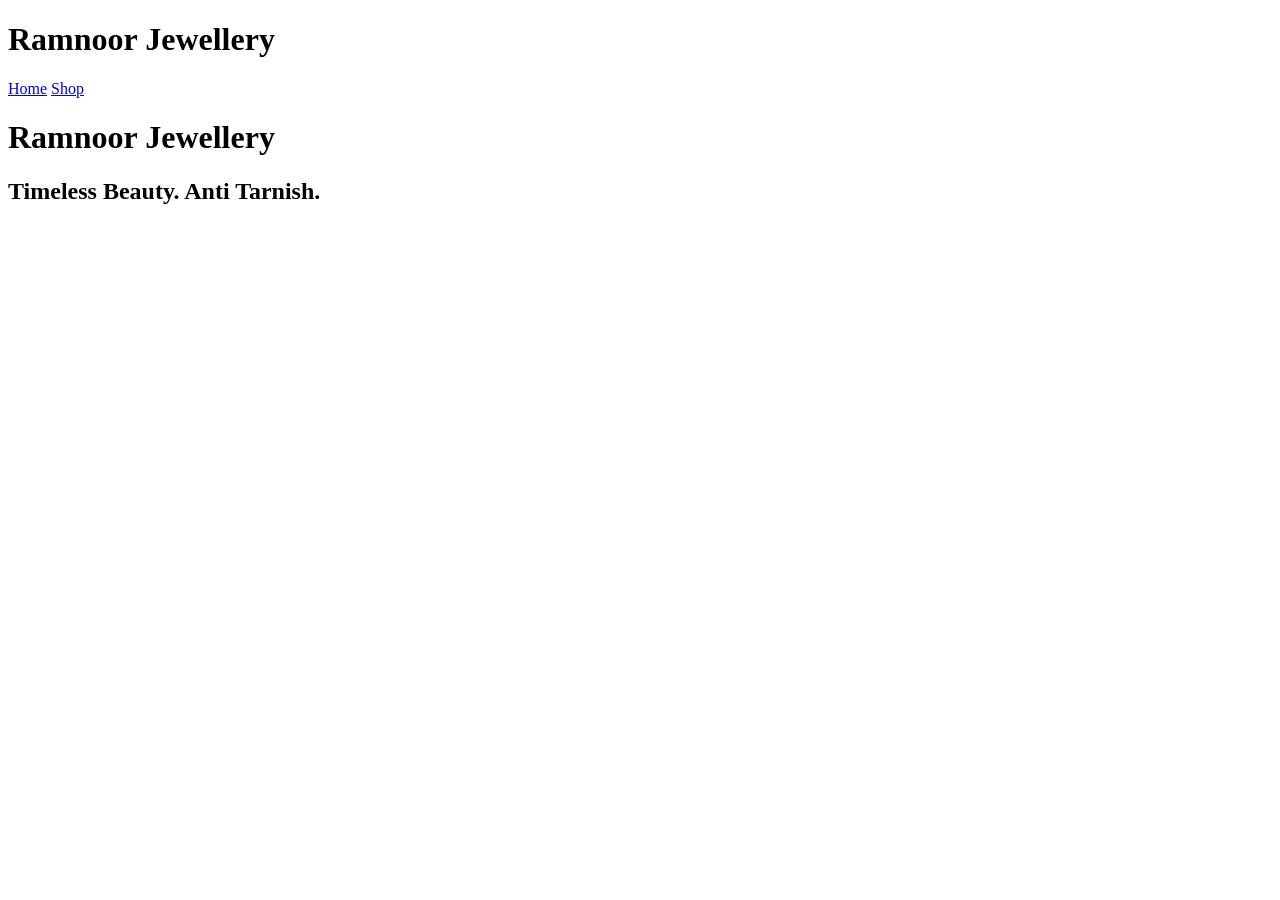
==== index.html @ dbf5e929 "Add files via upload" ====
<!DOCTYPE html>
<html lang="en">
<header>
  <h1>Ramnoor Jewellery</h1>
  <nav>
    <a href="index.html">Home</a>
    <a href="shop.html">Shop</a>
  </nav>
</header>
<body>

  <!-- NAVBAR -->
  <header>
    <h1>Ramnoor Jewellery</h1>
  </header>

  <!-- HERO -->
  <section class="hero">
    <h2>Timeless Beauty. Anti Tarnish.</h2>
  </section>

  <!-- PRODUCTS -->
  <section id="products"></section>

  <script src="js/script.js"></script>
</body>
</html>
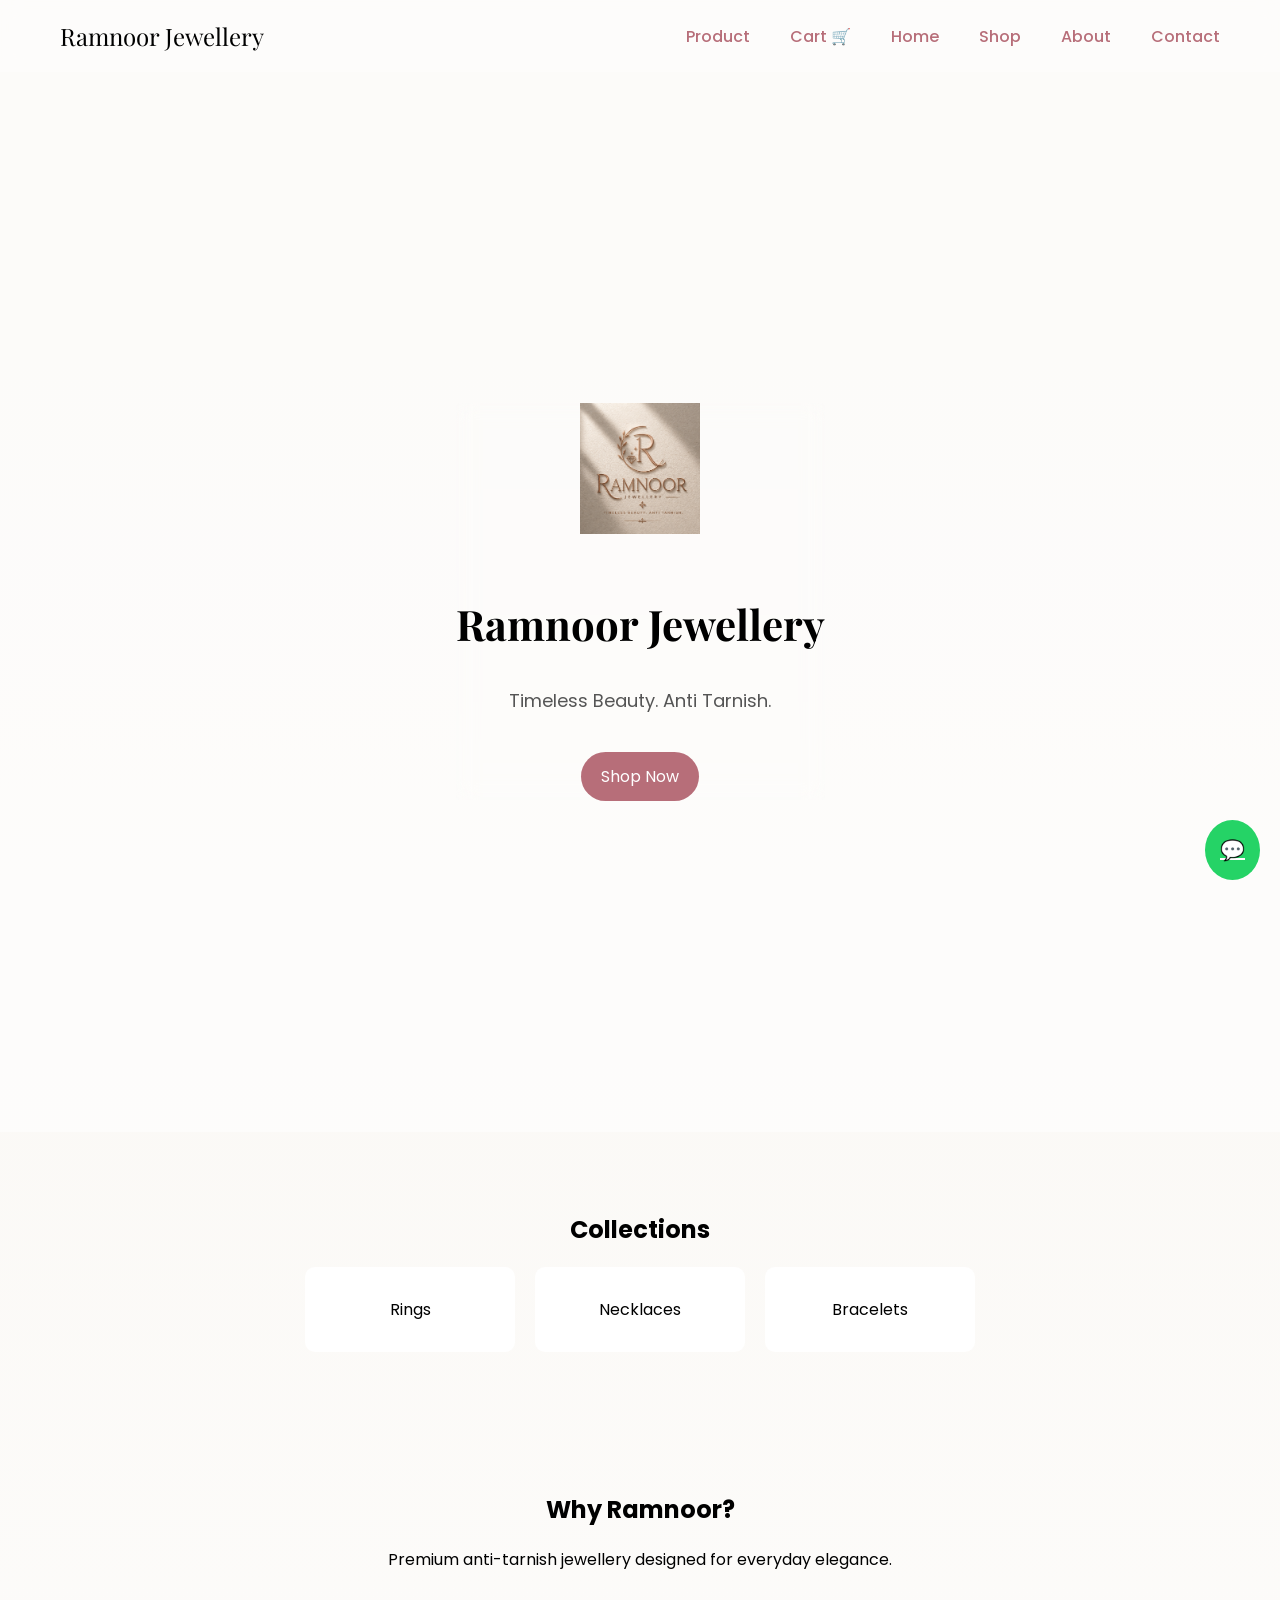
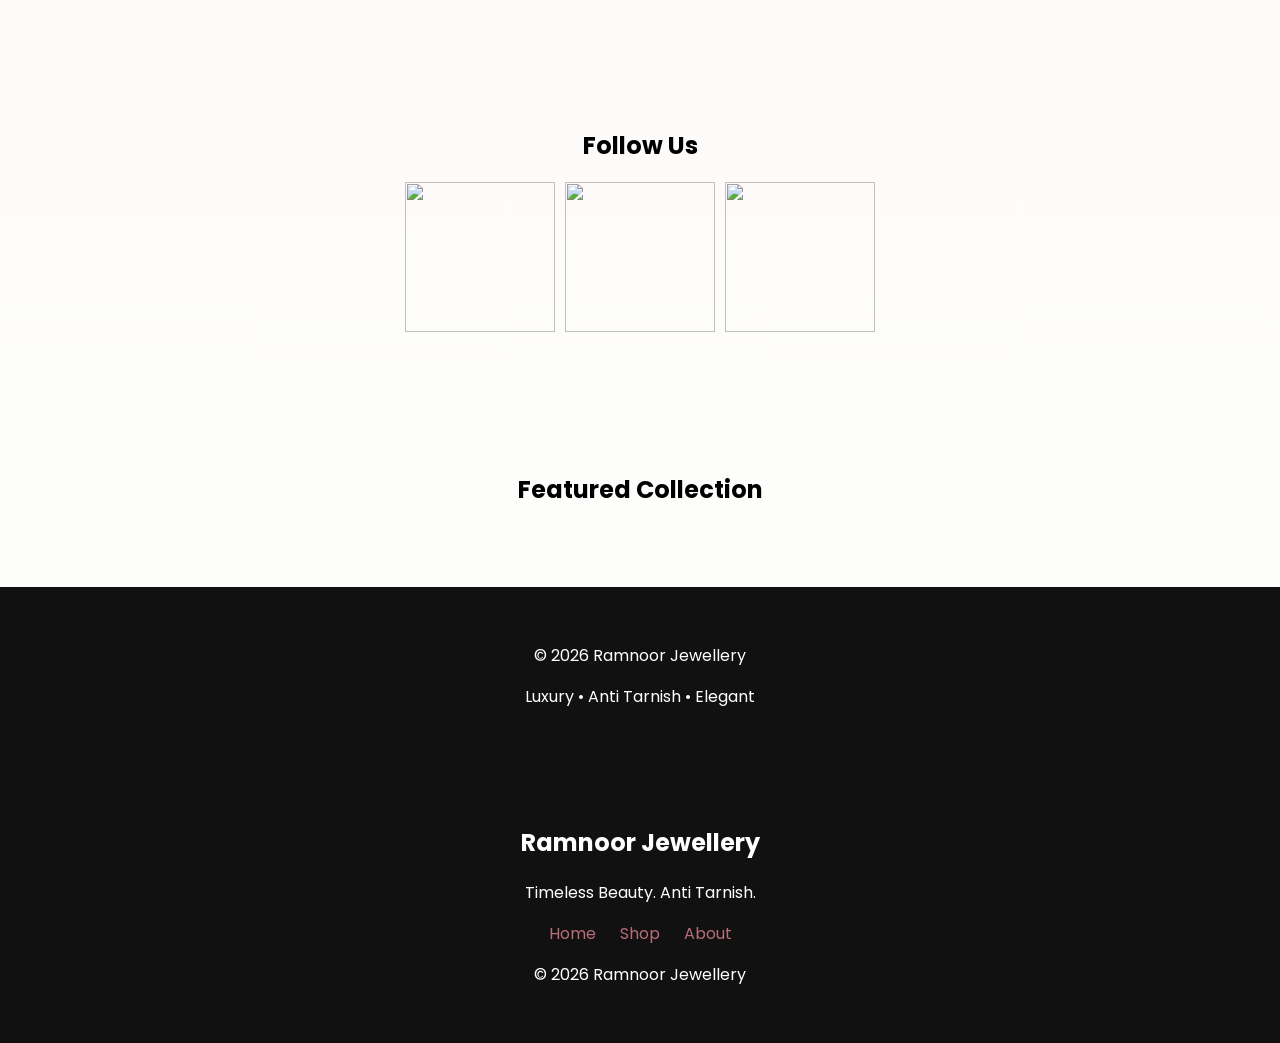
==== commit 220da964: "Add files via upload" ====
--- a/index.html
+++ b/index.html
@@ -1,27 +1,121 @@
 <!DOCTYPE html>
 <html lang="en">
-<header>
-  <h1>Ramnoor Jewellery</h1>
-  <nav>
+<head>
+  <meta charset="UTF-8">
+  <title>Ramnoor Jewellery</title>
+  <link rel="stylesheet" href="css/style.css">
+
+  <!-- Fonts -->
+  <link href="https://fonts.googleapis.com/css2?family=Playfair+Display:wght@500&family=Poppins:wght@300;400&display=swap" rel="stylesheet">
+</head>
+<script>
+if (window.location.pathname !== "/" && !window.location.pathname.includes(".html")) {
+  window.location.href = "/index.html";
+}
+</script>
+<body>
+<div id="loader">
+  <img src="images/logo.png" width="100">
+</div>
+<header class="navbar">
+  <div class="logo">Ramnoor Jewellery</div>
+
+  <div class="menu-toggle" onclick="toggleMenu()">☰</div>
+
+   <nav id="nav-links">
+    <a href="product.html">Product</a>
+    <a href="cart.html">Cart 🛒</a>
     <a href="index.html">Home</a>
     <a href="shop.html">Shop</a>
+    <a href="about.html">About</a>
+    <a href="contact.html">Contact</a>
   </nav>
 </header>
-<body>
+<section class="hero">
+  <div class="hero-overlay"></div>
 
-  <!-- NAVBAR -->
-  <header>
+  <div class="hero-content">
+
+    <img src="images/logo.png" class="hero-logo">
+
     <h1>Ramnoor Jewellery</h1>
-  </header>
 
-  <!-- HERO -->
-  <section class="hero">
-    <h2>Timeless Beauty. Anti Tarnish.</h2>
-  </section>
+    <p>Timeless Beauty. Anti Tarnish.</p>
 
-  <!-- PRODUCTS -->
-  <section id="products"></section>
+    <a href="shop.html" class="btn">Shop Now</a>
 
-  <script src="js/script.js"></script>
+  </div>
+
+</section>
+<section class="categories">
+  <h2>Collections</h2>
+  <div class="cat-grid">
+    <div>Rings</div>
+    <div>Necklaces</div>
+    <div>Bracelets</div>
+  </div>
+</section>
+
+<section class="about-preview">
+  <h2>Why Ramnoor?</h2>
+  <p>Premium anti-tarnish jewellery designed for everyday elegance.</p>
+</section>
+
+<section class="instagram">
+  <h2>Follow Us</h2>
+  <div class="insta-grid">
+    <img src="images/ring.jpg">
+    <img src="images/ring.jpg">
+    <img src="images/ring.jpg">
+  </div>
+</section>
+
+<section class="products-section">
+  <h2>Featured Collection</h2>
+  <div id="products"></div>
+</section>
+
+<script src="js/script.js"></script>
+<script>
+window.addEventListener("scroll", () => {
+  document.querySelectorAll(".product").forEach(el => {
+    let top = el.getBoundingClientRect().top;
+    if (top < window.innerHeight - 50) {
+      el.style.opacity = 1;
+      el.style.transform = "translateY(0)";
+    }
+  });
+});
+</script>
+
+<footer class="footer">
+  <p>© 2026 Ramnoor Jewellery</p>
+  <p>Luxury • Anti Tarnish • Elegant</p>
+</footer>
+<a href="https://wa.me/917082540526" class="whatsapp-btn">💬</a>
+<script>
+document.addEventListener("DOMContentLoaded", function () {
+  const loader = document.getElementById("loader");
+
+  if(loader){
+    setTimeout(() => {
+      loader.style.opacity = "0";
+      loader.style.visibility = "hidden";
+    }, 800); // 0.8 sec me hide
+  }
+});
+</script>
+<footer class="footer">
+  <h2>Ramnoor Jewellery</h2>
+  <p>Timeless Beauty. Anti Tarnish.</p>
+
+  <div class="footer-links">
+    <a href="index.html">Home</a>
+    <a href="shop.html">Shop</a>
+    <a href="about.html">About</a>
+  </div>
+
+  <p>© 2026 Ramnoor Jewellery</p>
+</footer>
 </body>
 </html>
--- a/css/style.css
+++ b/css/style.css
@@ -0,0 +1,473 @@
+body {
+  margin: 0;
+  font-family: 'Poppins', sans-serif;
+  background: #f8f5f0;
+}
+
+/* NAVBAR */
+.navbar {
+  display: flex;
+  justify-content: space-between;
+  padding: 20px 60px;
+  background: #fff;
+  align-items: center;
+}
+
+.logo {
+  font-family: 'Playfair Display', serif;
+  font-size: 24px;
+}
+
+nav a {
+  margin-left: 20px;
+  text-decoration: none;
+  color: #b76e79;
+  font-weight: 500;
+}
+
+/* HERO */
+.hero {
+  height: 100vh;
+  background: url('../images/ring.jpg') center/cover no-repeat;
+  position: relative;
+  display: flex;
+  align-items: center;
+  justify-content: center;
+}
+
+.hero-overlay {
+  position: absolute;
+  width: 100%;
+  height: 100%;
+  background: rgba(255,255,255,0.6);
+}
+
+.hero-content {
+  position: relative;
+  text-align: center;
+}
+
+.hero-logo {
+  width: 120px;
+  margin-bottom: 20px;
+}
+
+.hero h1 {
+  font-size: 42px;
+  font-family: 'Playfair Display', serif;
+}
+
+.hero p {
+  margin-top: 10px;
+  font-size: 18px;
+  color: #555;
+}
+
+.btn {
+  margin-top: 20px;
+  display: inline-block;
+  padding: 12px 25px;
+  background: #b76e79;
+  color: white;
+  text-decoration: none;
+  border-radius: 30px;
+}
+
+/* PRODUCTS */
+.products-section {
+  padding: 60px;
+  text-align: center;
+}
+
+#products {
+  display: flex;
+  gap: 30px;
+  justify-content: center;
+  flex-wrap: wrap;
+}
+
+.product {
+  width: 220px;
+  background: white;
+  border-radius: 12px;
+  overflow: hidden;
+  transition: 0.3s;
+}
+
+.product img {
+  width: 100%;
+  height: 220px;
+  object-fit: cover;
+}
+
+.product h3 {
+  margin: 10px 0;
+}
+
+.product p {
+  color: #b76e79;
+}
+
+.product button {
+  background: #b76e79;
+  color: white;
+  border: none;
+  padding: 10px;
+  margin-bottom: 15px;
+  cursor: pointer;
+}
+
+.product:hover {
+  transform: translateY(-8px);
+}
+
+body {
+  background: linear-gradient(to bottom, #f8f5f0, #ffffff);
+}
+
+.product {
+  box-shadow: 0 10px 25px rgba(0,0,0,0.08);
+}
+
+.hero-content {
+  backdrop-filter: blur(10px);
+}
+
+.btn {
+  border-radius: 30px;
+}
+
+.product img {
+  transition: 0.4s;
+}
+
+.product:hover img {
+  transform: scale(1.05);
+}
+
+/* Sticky Navbar */
+.navbar {
+  position: sticky;
+  top: 0;
+  z-index: 1000;
+}
+
+/* Categories */
+.categories {
+  text-align: center;
+  padding: 60px;
+}
+
+.cat-grid {
+  display: flex;
+  justify-content: center;
+  gap: 20px;
+}
+
+.cat-grid div {
+  padding: 30px;
+  background: #fff;
+  border-radius: 10px;
+  width: 150px;
+}
+
+/* About Preview */
+.about-preview {
+  text-align: center;
+  padding: 60px;
+}
+
+/* Instagram */
+.instagram {
+  padding: 60px;
+  text-align: center;
+}
+
+.insta-grid {
+  display: flex;
+  justify-content: center;
+  gap: 10px;
+}
+
+.insta-grid img {
+  width: 150px;
+  height: 150px;
+  object-fit: cover;
+}
+
+/* Footer */
+.footer {
+  background: #111;
+  color: white;
+  padding: 40px;
+  text-align: center;
+}
+
+.product {
+  opacity: 0;
+  transform: translateY(40px);
+  transition: 0.6s;
+}
+
+@media(max-width:768px){
+  .navbar {
+    flex-direction: column;
+  }
+
+  #products {
+    flex-direction: column;
+    align-items: center;
+  }
+
+  .cat-grid {
+    flex-direction: column;
+  }
+}
+.navbar {
+  display: flex;
+  justify-content: space-between;
+  align-items: center;
+  padding: 20px 60px;
+  background: white;
+  position: sticky;
+  top: 0;
+  z-index: 1000;
+}
+
+.logo {
+  font-family: 'Playfair Display', serif;
+  font-size: 24px;
+}
+
+nav {
+  display: flex;
+  gap: 20px;
+}
+
+nav a {
+  text-decoration: none;
+  color: #b76e79;
+  font-weight: 500;
+}
+
+/* MOBILE MENU */
+.menu-toggle {
+  display: none;
+  font-size: 24px;
+  cursor: pointer;
+}
+
+@media(max-width:768px){
+  nav {
+    display: none;
+    flex-direction: column;
+    position: absolute;
+    top: 70px;
+    right: 20px;
+    background: white;
+    padding: 20px;
+  }
+
+  nav.active {
+    display: flex;
+  }
+
+  .menu-toggle {
+    display: block;
+  }
+}
+
+.filters {
+  text-align: center;
+  margin: 30px 0;
+}
+
+.filters button {
+  margin: 5px;
+  padding: 10px 20px;
+  border: none;
+  background: #b76e79;
+  color: white;
+  cursor: pointer;
+  border-radius: 20px;
+}
+
+.detail-container {
+  display: flex;
+  gap: 50px;
+  padding: 60px;
+}
+
+.detail-img img {
+  width: 350px;
+  border-radius: 10px;
+}
+
+.detail-info {
+  max-width: 400px;
+}
+
+.price {
+  color: #b76e79;
+  font-size: 20px;
+  margin: 10px 0;
+}
+
+/* mobile */
+@media(max-width:768px){
+  .detail-container {
+    flex-direction: column;
+    align-items: center;
+  }
+}
+#cart-items {
+  max-width: 800px;
+  margin: auto;
+}
+
+#cart-items div {
+  border-bottom: 1px solid #ddd;
+}
+
+.checkout-form {
+  max-width: 400px;
+  margin: 40px auto;
+  display: flex;
+  flex-direction: column;
+  gap: 15px;
+}
+
+.checkout-form input,
+.checkout-form textarea {
+  padding: 10px;
+  border: 1px solid #ccc;
+  border-radius: 5px;
+}
+
+.checkout-form button {
+  background: #b76e79;
+  color: white;
+  border: none;
+  padding: 12px;
+  cursor: pointer;
+}
+
+.whatsapp-btn {
+  position: fixed;
+  bottom: 20px;
+  right: 20px;
+  background: #25D366;
+  color: white;
+  padding: 15px;
+  border-radius: 50%;
+  font-size: 20px;
+}
+
+#loader {
+  position: fixed;
+  width: 100%;
+  height: 100%;
+  background: white;
+  display: flex;
+  justify-content: center;
+  align-items: center;
+  z-index: 9999;
+}
+
+.navbar {
+  backdrop-filter: blur(10px);
+  background: rgba(255,255,255,0.7);
+}
+
+#loader {
+  position: fixed;
+  width: 100%;
+  height: 100%;
+  background: white;
+  display: flex;
+  justify-content: center;
+  align-items: center;
+  z-index: 9999;
+  transition: 0.5s;
+}
+
+.fade-up {
+  opacity: 0;
+  transform: translateY(30px);
+  animation: fadeUp 1s forwards;
+}
+
+.delay {
+  animation-delay: 0.3s;
+}
+
+.delay2 {
+  animation-delay: 0.6s;
+}
+
+@keyframes fadeUp {
+  to {
+    opacity: 1;
+    transform: translateY(0);
+  }
+}
+
+.product {
+  width: 220px;
+  background: white;
+  border-radius: 12px;
+  overflow: hidden;
+  transition: 0.4s;
+  box-shadow: 0 10px 30px rgba(0,0,0,0.08);
+}
+
+.product:hover {
+  transform: translateY(-10px) scale(1.02);
+}
+
+.product img {
+  transition: 0.4s;
+}
+
+.product:hover img {
+  transform: scale(1.05);
+}
+
+.btn, button {
+  background: #b76e79;
+  color: white;
+  border: none;
+  padding: 12px 20px;
+  border-radius: 30px;
+  cursor: pointer;
+  transition: 0.3s;
+}
+
+.btn:hover, button:hover {
+  box-shadow: 0 0 15px rgba(183,110,121,0.6);
+}
+
+html {
+  scroll-behavior: smooth;
+}
+
+section {
+  padding: 80px 20px;
+}
+
+.footer {
+  background: #111;
+  color: white;
+  text-align: center;
+  padding: 40px 20px;
+}
+
+.footer-links {
+  margin: 15px 0;
+}
+
+.footer-links a {
+  margin: 0 10px;
+  color: #b76e79;
+  text-decoration: none;
+}
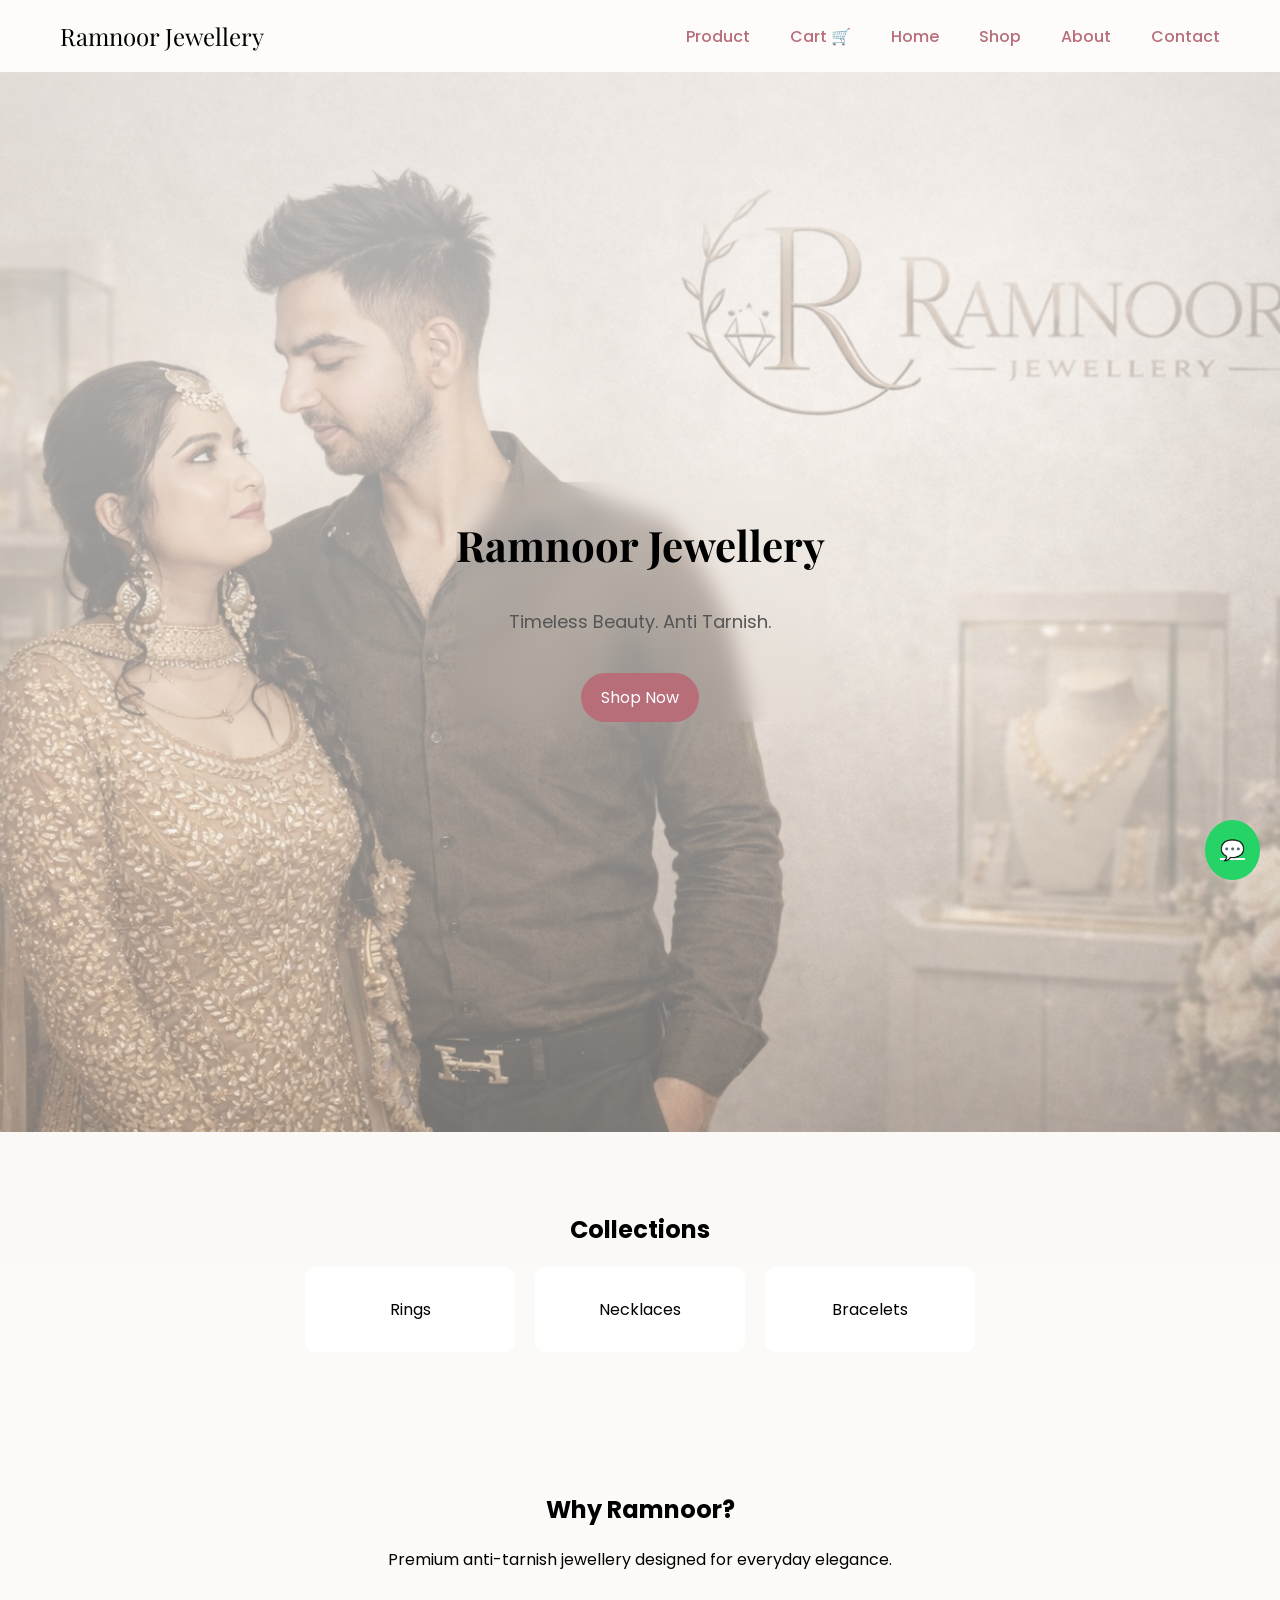
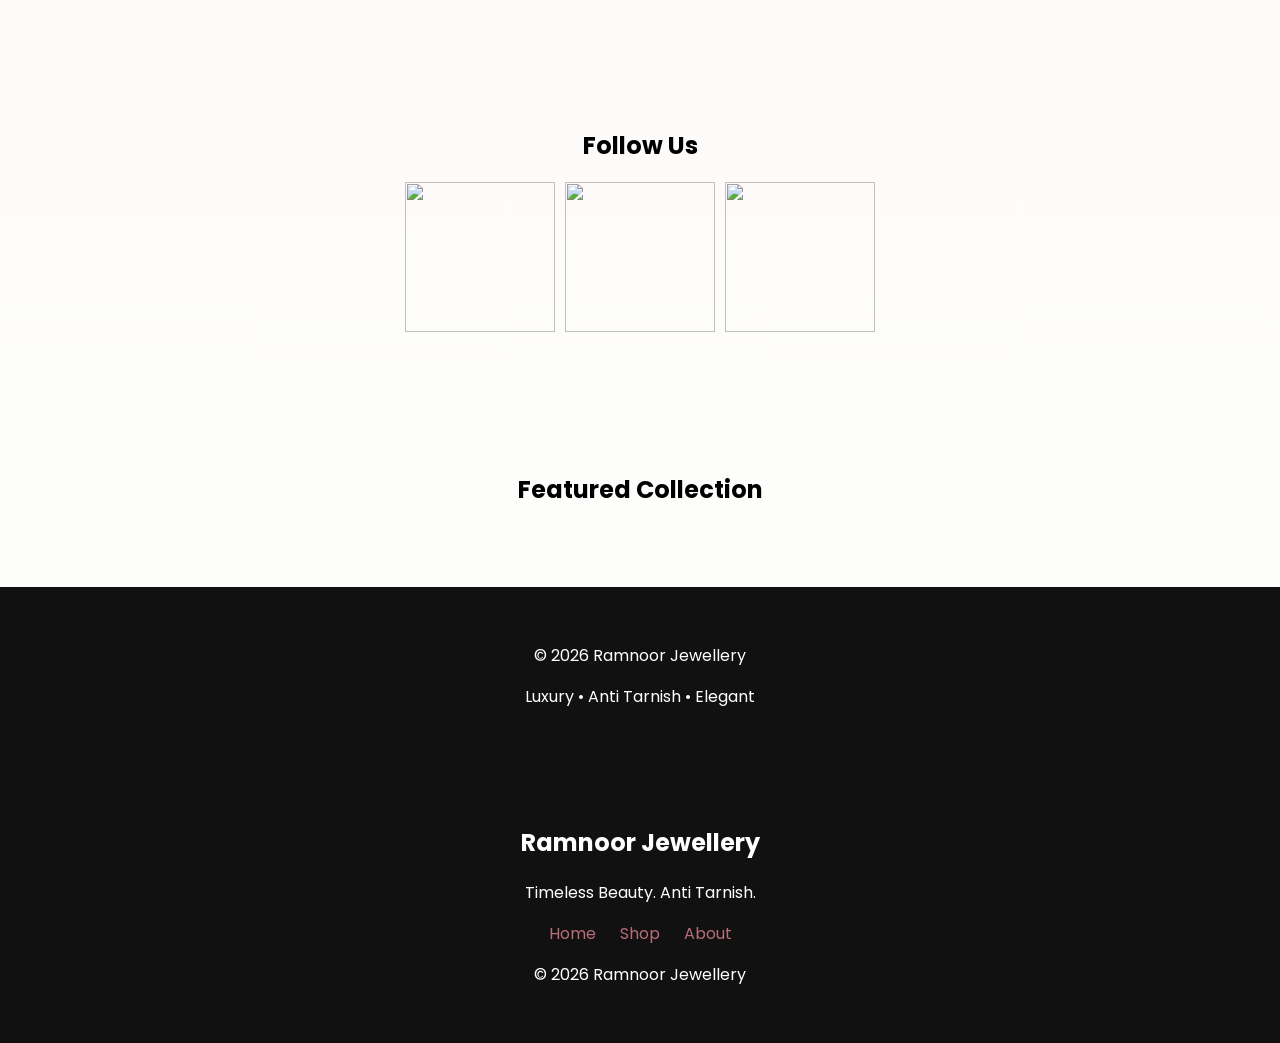
==== commit 6588394c: "Add files via upload" ====
--- a/index.html
+++ b/index.html
@@ -32,18 +32,13 @@
   </nav>
 </header>
 <section class="hero">
+
   <div class="hero-overlay"></div>
 
   <div class="hero-content">
-
-    <img src="images/logo.png" class="hero-logo">
-
-    <h1>Ramnoor Jewellery</h1>
-
-    <p>Timeless Beauty. Anti Tarnish.</p>
-
-    <a href="shop.html" class="btn">Shop Now</a>
-
+    <h1 class="fade-up">Ramnoor Jewellery</h1>
+    <p class="fade-up delay">Timeless Beauty. Anti Tarnish.</p>
+    <a href="shop.html" class="btn fade-up delay2">Shop Now</a>
   </div>
 
 </section>
--- a/css/style.css
+++ b/css/style.css
@@ -470,4 +470,37 @@
   margin: 0 10px;
   color: #b76e79;
   text-decoration: none;
+}
+
+.hero {
+  height: 100vh;
+
+  /* 👉 YAHAN IMAGE LAGTI HAI */
+  background: url('../images/hero.jpg') center/cover no-repeat;
+
+  position: relative;
+  display: flex;
+  align-items: center;
+  justify-content: center;
+}
+
+.hero-overlay {
+  position: absolute;
+  width: 100%;
+  height: 100%;
+
+  /* light blur white overlay */
+  background: rgba(255,255,255,0.6);
+}
+.hero-content {
+  position: relative;
+  z-index: 2;
+  text-align: center;
+}
+
+.hero-overlay {
+  background: linear-gradient(
+    rgba(255,255,255,0.7),
+    rgba(255,255,255,0.4)
+  );
 }
